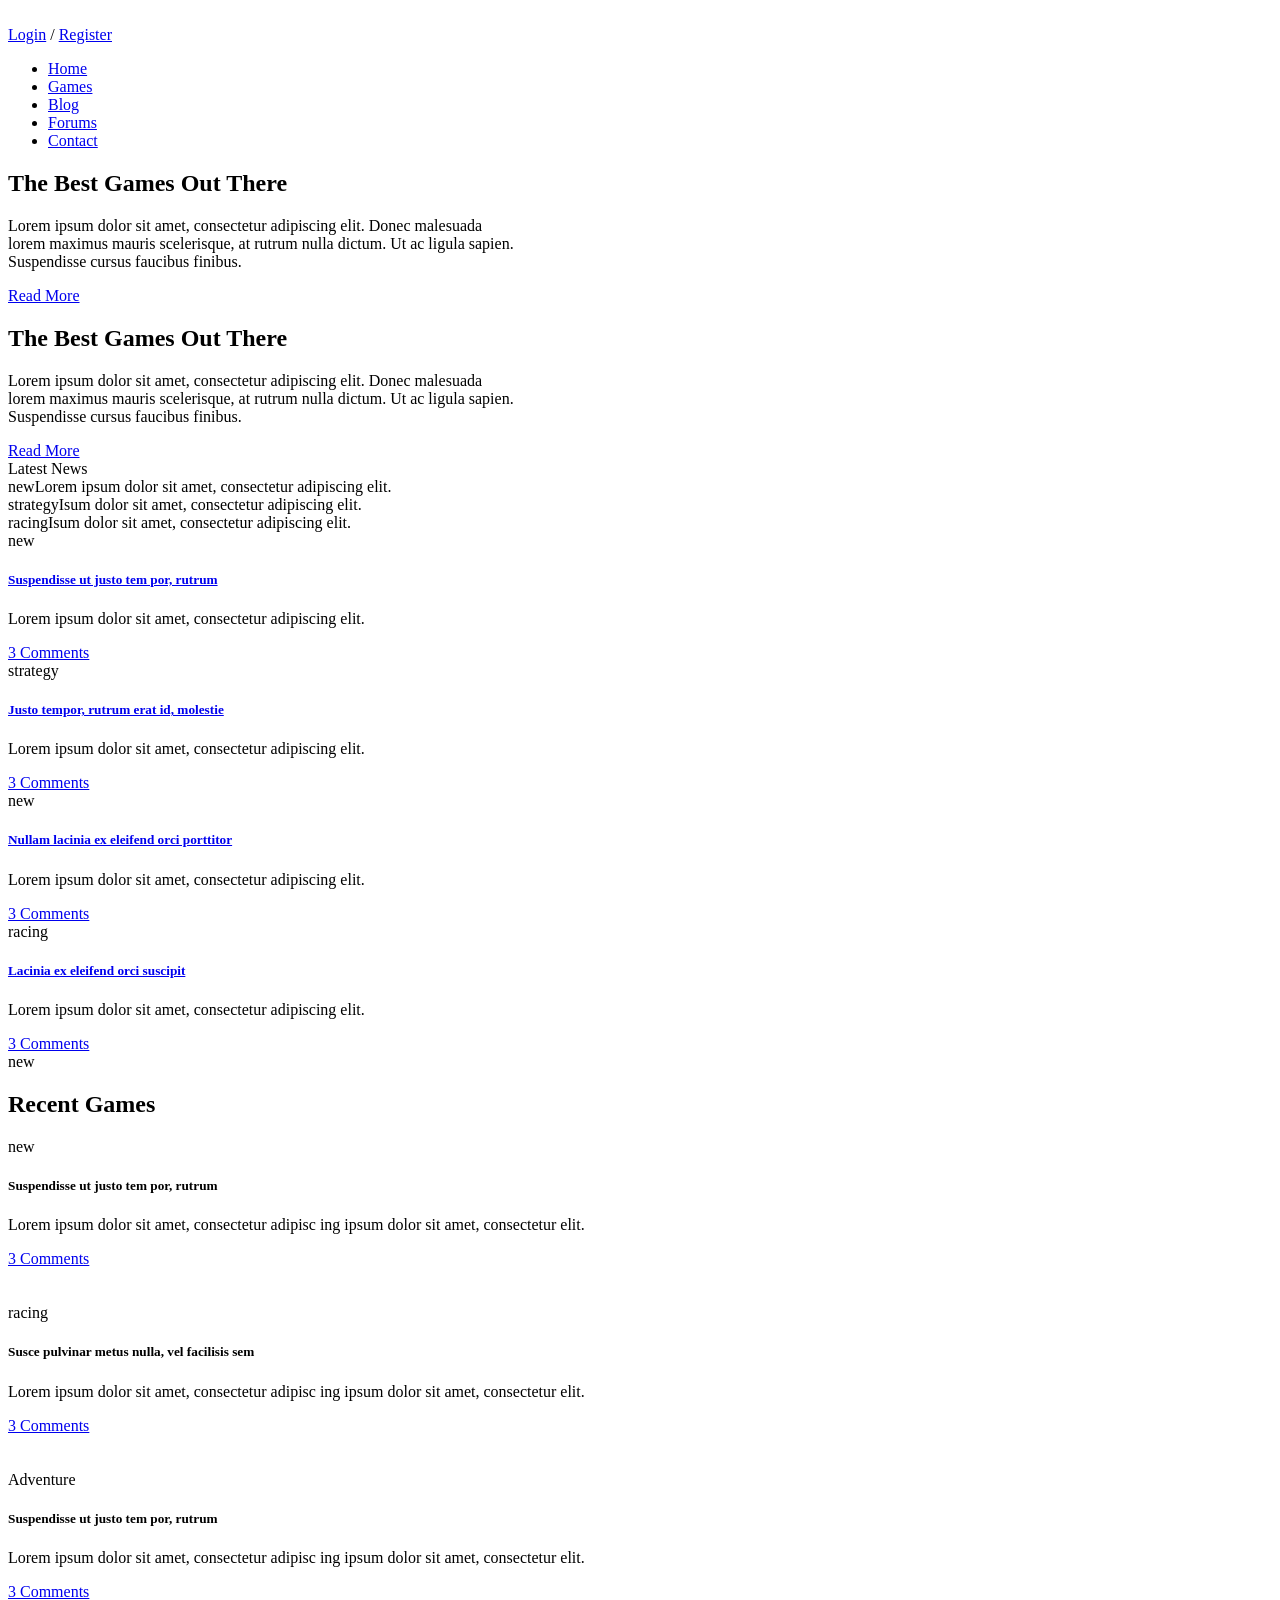
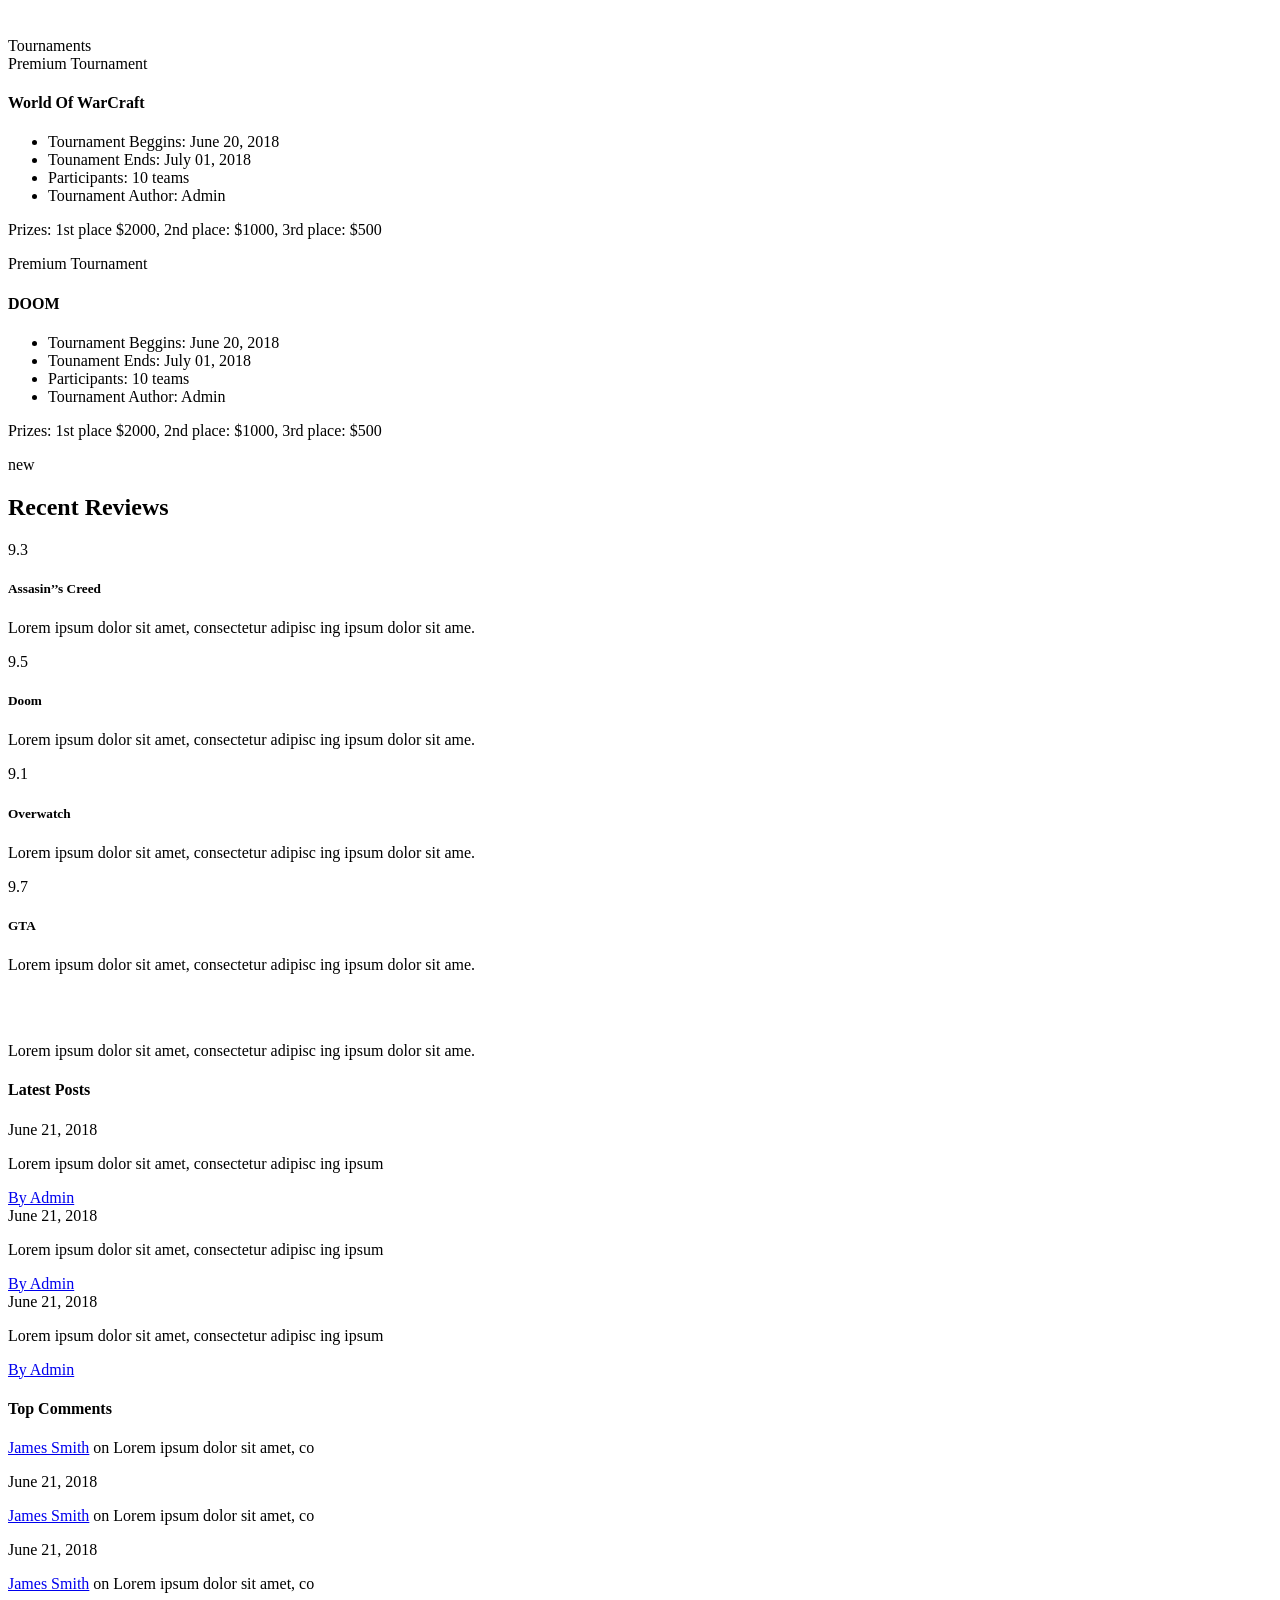
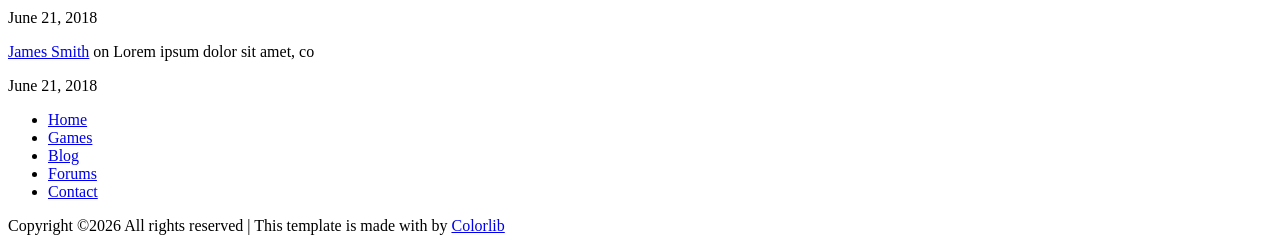
==== index.html @ d17836a9 "Add files via upload" ====
<!DOCTYPE html>
<html lang="zxx">
<head>
	<title>Game Warrior Template</title>
	<meta charset="UTF-8">
	<meta name="description" content="Game Warrior Template">
	<meta name="keywords" content="warrior, game, creative, html">
	<meta name="viewport" content="width=device-width, initial-scale=1.0">
	<!-- Favicon -->   
	<link href="img/favicon.ico" rel="shortcut icon"/>

	<!-- Google Fonts -->
	<link href="https://fonts.googleapis.com/css?family=Roboto:400,400i,500,500i,700,700i" rel="stylesheet">

	<!-- Stylesheets -->
	<link rel="stylesheet" href="css/bootstrap.min.css"/>
	<link rel="stylesheet" href="css/font-awesome.min.css"/>
	<link rel="stylesheet" href="css/owl.carousel.css"/>
	<link rel="stylesheet" href="css/style.css"/>
	<link rel="stylesheet" href="css/animate.css"/>


	<!--[if lt IE 9]>
	  <script src="https://oss.maxcdn.com/html5shiv/3.7.2/html5shiv.min.js"></script>
	  <script src="https://oss.maxcdn.com/respond/1.4.2/respond.min.js"></script>
	<![endif]-->

</head>
<body>
	<!-- Page Preloder -->
	<div id="preloder">
		<div class="loader"></div>
	</div>

	<!-- Header section -->
	<header class="header-section">
		<div class="container">
			<!-- logo -->
			<a class="site-logo" href="index.html">
				<img src="img/logo.png" alt="">
			</a>
			<div class="user-panel">
				<a href="#">Login</a>  /  <a href="#">Register</a>
			</div>
			<!-- responsive -->
			<div class="nav-switch">
				<i class="fa fa-bars"></i>
			</div>
			<!-- site menu -->
			<nav class="main-menu">
				<ul>
					<li><a href="index.html">Home</a></li>
					<li><a href="review.html">Games</a></li>
					<li><a href="categories.html">Blog</a></li>
					<li><a href="community.html">Forums</a></li>
					<li><a href="contact.html">Contact</a></li>
				</ul>
			</nav>
		</div>
	</header>
	<!-- Header section end -->


	<!-- Hero section -->
	<section class="hero-section">
		<div class="hero-slider owl-carousel">
			<div class="hs-item set-bg" data-setbg="img/slider-1.jpg">
				<div class="hs-text">
					<div class="container">
						<h2>The Best <span>Games</span> Out There</h2>
						<p>Lorem ipsum dolor sit amet, consectetur adipiscing elit. Donec malesuada <br> lorem maximus mauris scelerisque, at rutrum nulla dictum. Ut ac ligula sapien. <br>Suspendisse cursus faucibus finibus.</p>
						<a href="#" class="site-btn">Read More</a>
					</div>
				</div>
			</div>
			<div class="hs-item set-bg" data-setbg="img/slider-2.jpg">
				<div class="hs-text">
					<div class="container">
						<h2>The Best <span>Games</span> Out There</h2>
						<p>Lorem ipsum dolor sit amet, consectetur adipiscing elit. Donec malesuada <br> lorem maximus mauris scelerisque, at rutrum nulla dictum. Ut ac ligula sapien. <br>Suspendisse cursus faucibus finibus.</p>
						<a href="#" class="site-btn">Read More</a>
					</div>
				</div>
			</div>
		</div>
	</section>
	<!-- Hero section end -->


	<!-- Latest news section -->
	<div class="latest-news-section">
		<div class="ln-title">Latest News</div>
		<div class="news-ticker">
			<div class="news-ticker-contant">
				<div class="nt-item"><span class="new">new</span>Lorem ipsum dolor sit amet, consectetur adipiscing elit. </div>
				<div class="nt-item"><span class="strategy">strategy</span>Isum dolor sit amet, consectetur adipiscing elit. </div>
				<div class="nt-item"><span class="racing">racing</span>Isum dolor sit amet, consectetur adipiscing elit. </div>
			</div>
		</div>
	</div>
	<!-- Latest news section end -->


	<!-- Feature section -->
	<section class="feature-section spad">
		<div class="container">
			<div class="row">
				<div class="col-lg-3 col-md-6 p-0">
					<div class="feature-item set-bg" data-setbg="img/features/1.jpg">
						<span class="cata new">new</span>
						<div class="fi-content text-white">
							<h5><a href="#">Suspendisse ut justo tem por, rutrum</a></h5>
							<p>Lorem ipsum dolor sit amet, consectetur adipiscing elit. </p>
							<a href="#" class="fi-comment">3 Comments</a>
						</div>
					</div>
				</div>
				<div class="col-lg-3 col-md-6 p-0">
					<div class="feature-item set-bg" data-setbg="img/features/2.jpg">
						<span class="cata strategy">strategy</span>
						<div class="fi-content text-white">
							<h5><a href="#">Justo tempor, rutrum erat id, molestie</a></h5>
							<p>Lorem ipsum dolor sit amet, consectetur adipiscing elit. </p>
							<a href="#" class="fi-comment">3 Comments</a>
						</div>
					</div>
				</div>
				<div class="col-lg-3 col-md-6 p-0">
					<div class="feature-item set-bg" data-setbg="img/features/3.jpg">
						<span class="cata new">new</span>
						<div class="fi-content text-white">
							<h5><a href="#">Nullam lacinia ex eleifend orci porttitor</a></h5>
							<p>Lorem ipsum dolor sit amet, consectetur adipiscing elit. </p>
							<a href="#" class="fi-comment">3 Comments</a>
						</div>
					</div>
				</div>
				<div class="col-lg-3 col-md-6 p-0">
					<div class="feature-item set-bg" data-setbg="img/features/4.jpg">
						<span class="cata racing">racing</span>
						<div class="fi-content text-white">
							<h5><a href="#">Lacinia ex eleifend orci suscipit</a></h5>
							<p>Lorem ipsum dolor sit amet, consectetur adipiscing elit. </p>
							<a href="#" class="fi-comment">3 Comments</a>
						</div>
					</div>
				</div>
			</div>
		</div>
	</section>
	<!-- Feature section end -->


	<!-- Recent game section  -->
	<section class="recent-game-section spad set-bg" data-setbg="img/recent-game-bg.png">
		<div class="container">
			<div class="section-title">
				<div class="cata new">new</div>
				<h2>Recent Games</h2>
			</div>
			<div class="row">
				<div class="col-lg-4 col-md-6">
					<div class="recent-game-item">
						<div class="rgi-thumb set-bg" data-setbg="img/recent-game/1.jpg">
							<div class="cata new">new</div>
						</div>
						<div class="rgi-content">
							<h5>Suspendisse ut justo tem por, rutrum</h5>
							<p>Lorem ipsum dolor sit amet, consectetur adipisc ing ipsum dolor sit amet, consectetur elit. </p>
							<a href="#" class="comment">3 Comments</a>
							<div class="rgi-extra">
								<div class="rgi-star"><img src="img/icons/star.png" alt=""></div>
								<div class="rgi-heart"><img src="img/icons/heart.png" alt=""></div>
							</div>
						</div>
					</div>	
				</div>
				<div class="col-lg-4 col-md-6">
					<div class="recent-game-item">
						<div class="rgi-thumb set-bg" data-setbg="img/recent-game/2.jpg">
							<div class="cata racing">racing</div>
						</div>
						<div class="rgi-content">
							<h5>Susce pulvinar metus nulla, vel  facilisis sem </h5>
							<p>Lorem ipsum dolor sit amet, consectetur adipisc ing ipsum dolor sit amet, consectetur elit. </p>
							<a href="#" class="comment">3 Comments</a>
							<div class="rgi-extra">
								<div class="rgi-star"><img src="img/icons/star.png" alt=""></div>
								<div class="rgi-heart"><img src="img/icons/heart.png" alt=""></div>
							</div>
						</div>
					</div>	
				</div>
				<div class="col-lg-4 col-md-6">
					<div class="recent-game-item">
						<div class="rgi-thumb set-bg" data-setbg="img/recent-game/3.jpg">
							<div class="cata adventure">Adventure</div>
						</div>
						<div class="rgi-content">
							<h5>Suspendisse ut justo tem por, rutrum</h5>
							<p>Lorem ipsum dolor sit amet, consectetur adipisc ing ipsum dolor sit amet, consectetur elit. </p>
							<a href="#" class="comment">3 Comments</a>
							<div class="rgi-extra">
								<div class="rgi-star"><img src="img/icons/star.png" alt=""></div>
								<div class="rgi-heart"><img src="img/icons/heart.png" alt=""></div>
							</div>
						</div>
					</div>	
				</div>
			</div>
		</div>
	</section>
	<!-- Recent game section end -->


	<!-- Tournaments section -->
	<section class="tournaments-section spad">
		<div class="container">
			<div class="tournament-title">Tournaments</div>
			<div class="row">
				<div class="col-md-6">
					<div class="tournament-item mb-4 mb-lg-0">
						<div class="ti-notic">Premium Tournament</div>
						<div class="ti-content">
							<div class="ti-thumb set-bg" data-setbg="img/tournament/1.jpg"></div>
							<div class="ti-text">
								<h4>World Of WarCraft</h4>
								<ul>
									<li><span>Tournament Beggins:</span> June 20, 2018</li>
									<li><span>Tounament Ends:</span> July 01, 2018</li>
									<li><span>Participants:</span> 10 teams</li>
									<li><span>Tournament Author:</span> Admin</li>
								</ul>
								<p><span>Prizes:</span> 1st place $2000, 2nd place: $1000, 3rd place: $500</p>
							</div>
						</div>
					</div>
				</div>
				<div class="col-md-6">
					<div class="tournament-item">
						<div class="ti-notic">Premium Tournament</div>
						<div class="ti-content">
							<div class="ti-thumb set-bg" data-setbg="img/tournament/2.jpg"></div>
							<div class="ti-text">
								<h4>DOOM</h4>
								<ul>
									<li><span>Tournament Beggins:</span> June 20, 2018</li>
									<li><span>Tounament Ends:</span> July 01, 2018</li>
									<li><span>Participants:</span> 10 teams</li>
									<li><span>Tournament Author:</span> Admin</li>
								</ul>
								<p><span>Prizes:</span> 1st place $2000, 2nd place: $1000, 3rd place: $500</p>
							</div>
						</div>
					</div>
				</div>
			</div>
		</div>
	</section>
	<!-- Tournaments section bg -->


	<!-- Review section -->
	<section class="review-section spad set-bg" data-setbg="img/review-bg.png">
		<div class="container">
			<div class="section-title">
				<div class="cata new">new</div>
				<h2>Recent Reviews</h2>
			</div>
			<div class="row">
				<div class="col-lg-3 col-md-6">
					<div class="review-item">
						<div class="review-cover set-bg" data-setbg="img/review/1.jpg">
							<div class="score yellow">9.3</div>
						</div>
						<div class="review-text">
							<h5>Assasin’’s Creed</h5>
							<p>Lorem ipsum dolor sit amet, consectetur adipisc ing ipsum dolor sit ame.</p>
						</div>
					</div>
				</div>
				<div class="col-lg-3 col-md-6">
					<div class="review-item">
						<div class="review-cover set-bg" data-setbg="img/review/2.jpg">
							<div class="score purple">9.5</div>
						</div>
						<div class="review-text">
							<h5>Doom</h5>
							<p>Lorem ipsum dolor sit amet, consectetur adipisc ing ipsum dolor sit ame.</p>
						</div>
					</div>
				</div>
				<div class="col-lg-3 col-md-6">
					<div class="review-item">
						<div class="review-cover set-bg" data-setbg="img/review/3.jpg">
							<div class="score green">9.1</div>
						</div>
						<div class="review-text">
							<h5>Overwatch</h5>
							<p>Lorem ipsum dolor sit amet, consectetur adipisc ing ipsum dolor sit ame.</p>
						</div>
					</div>
				</div>
				<div class="col-lg-3 col-md-6">
					<div class="review-item">
						<div class="review-cover set-bg" data-setbg="img/review/4.jpg">
							<div class="score pink">9.7</div>
						</div>
						<div class="review-text">
							<h5>GTA</h5>
							<p>Lorem ipsum dolor sit amet, consectetur adipisc ing ipsum dolor sit ame.</p>
						</div>
					</div>
				</div>
			</div>
		</div>
	</section>
	<!-- Review section end -->


	<!-- Footer top section -->
	<section class="footer-top-section">
		<div class="container">
			<div class="footer-top-bg">
				<img src="img/footer-top-bg.png" alt="">
			</div>
			<div class="row">
				<div class="col-lg-4">
					<div class="footer-logo text-white">
						<img src="img/footer-logo.png" alt="">
						<p>Lorem ipsum dolor sit amet, consectetur adipisc ing ipsum dolor sit ame.</p>
					</div>
				</div>
				<div class="col-lg-4 col-md-6">
					<div class="footer-widget mb-5 mb-md-0">
						<h4 class="fw-title">Latest Posts</h4>
						<div class="latest-blog">
							<div class="lb-item">
								<div class="lb-thumb set-bg" data-setbg="img/latest-blog/1.jpg"></div>
								<div class="lb-content">
									<div class="lb-date">June 21, 2018</div>
									<p>Lorem ipsum dolor sit amet, consectetur adipisc ing ipsum </p>
									<a href="#" class="lb-author">By Admin</a>
								</div>
							</div>
							<div class="lb-item">
								<div class="lb-thumb set-bg" data-setbg="img/latest-blog/2.jpg"></div>
								<div class="lb-content">
									<div class="lb-date">June 21, 2018</div>
									<p>Lorem ipsum dolor sit amet, consectetur adipisc ing ipsum </p>
									<a href="#" class="lb-author">By Admin</a>
								</div>
							</div>
							<div class="lb-item">
								<div class="lb-thumb set-bg" data-setbg="img/latest-blog/3.jpg"></div>
								<div class="lb-content">
									<div class="lb-date">June 21, 2018</div>
									<p>Lorem ipsum dolor sit amet, consectetur adipisc ing ipsum </p>
									<a href="#" class="lb-author">By Admin</a>
								</div>
							</div>
						</div>
					</div>
				</div>
				<div class="col-lg-4 col-md-6">
					<div class="footer-widget">
						<h4 class="fw-title">Top Comments</h4>
						<div class="top-comment">
							<div class="tc-item">
								<div class="tc-thumb set-bg" data-setbg="img/authors/1.jpg"></div>
								<div class="tc-content">
									<p><a href="#">James Smith</a> <span>on</span>  Lorem ipsum dolor sit amet, co</p>
									<div class="tc-date">June 21, 2018</div>
								</div>
							</div>
							<div class="tc-item">
								<div class="tc-thumb set-bg" data-setbg="img/authors/2.jpg"></div>
								<div class="tc-content">
									<p><a href="#">James Smith</a> <span>on</span>  Lorem ipsum dolor sit amet, co</p>
									<div class="tc-date">June 21, 2018</div>
								</div>
							</div>
							<div class="tc-item">
								<div class="tc-thumb set-bg" data-setbg="img/authors/3.jpg"></div>
								<div class="tc-content">
									<p><a href="#">James Smith</a> <span>on</span>  Lorem ipsum dolor sit amet, co</p>
									<div class="tc-date">June 21, 2018</div>
								</div>
							</div>
							<div class="tc-item">
								<div class="tc-thumb set-bg" data-setbg="img/authors/4.jpg"></div>
								<div class="tc-content">
									<p><a href="#">James Smith</a> <span>on</span>  Lorem ipsum dolor sit amet, co</p>
									<div class="tc-date">June 21, 2018</div>
								</div>
							</div>
						</div>
					</div>
				</div>
			</div>
		</div>
	</section>
	<!-- Footer top section end -->

	
	<!-- Footer section -->
	<footer class="footer-section">
		<div class="container">
			<ul class="footer-menu">
				<li><a href="index.html">Home</a></li>
				<li><a href="review.html">Games</a></li>
				<li><a href="categories.html">Blog</a></li>
				<li><a href="community.html">Forums</a></li>
				<li><a href="contact.html">Contact</a></li>
			</ul>
			<p class="copyright"><!-- Link back to Colorlib can't be removed. Template is licensed under CC BY 3.0. -->
Copyright &copy;<script>document.write(new Date().getFullYear());</script> All rights reserved | This template is made with <i class="fa fa-heart-o" aria-hidden="true"></i> by <a href="https://colorlib.com" target="_blank">Colorlib</a>
<!-- Link back to Colorlib can't be removed. Template is licensed under CC BY 3.0. -->
</p>
		</div>
	</footer>
	<!-- Footer section end -->


	<!--====== Javascripts & Jquery ======-->
	<script src="js/jquery-3.2.1.min.js"></script>
	<script src="js/bootstrap.min.js"></script>
	<script src="js/owl.carousel.min.js"></script>
	<script src="js/jquery.marquee.min.js"></script>
	<script src="js/main.js"></script>
    </body>
</html>
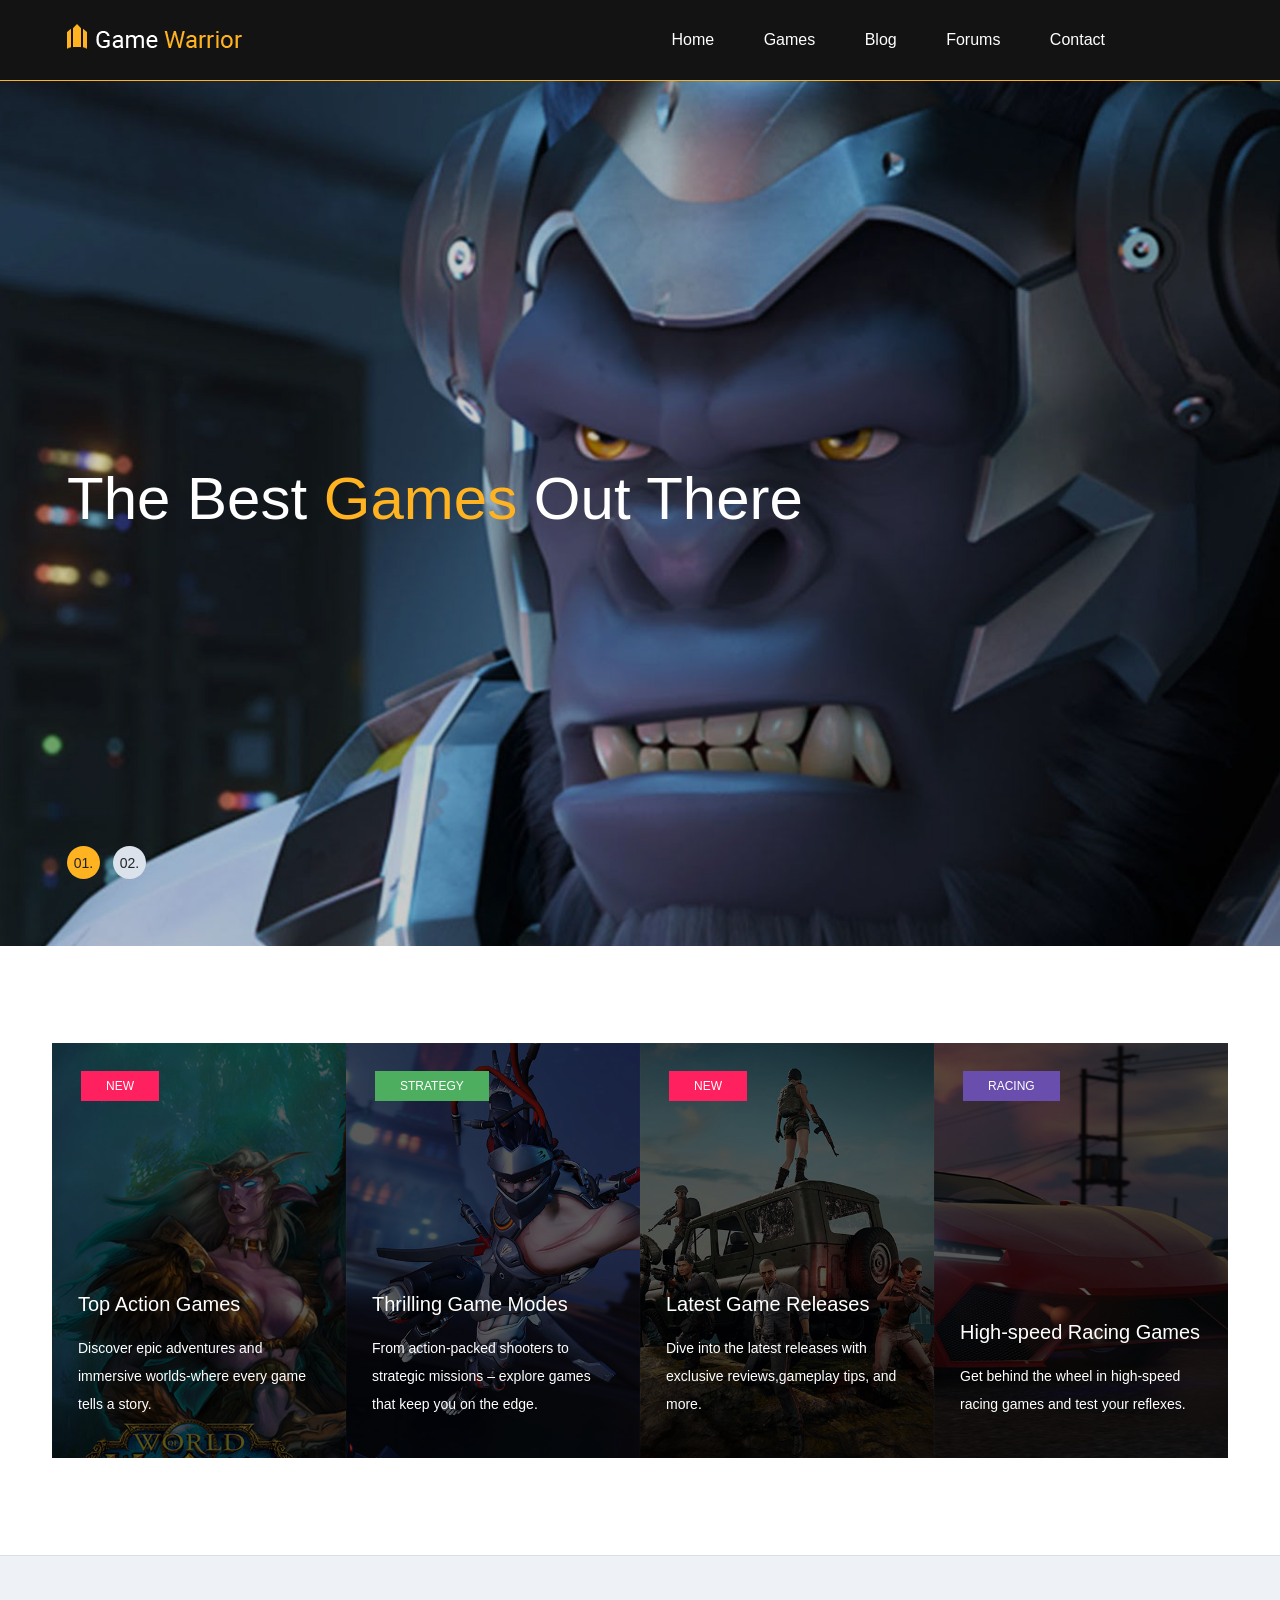
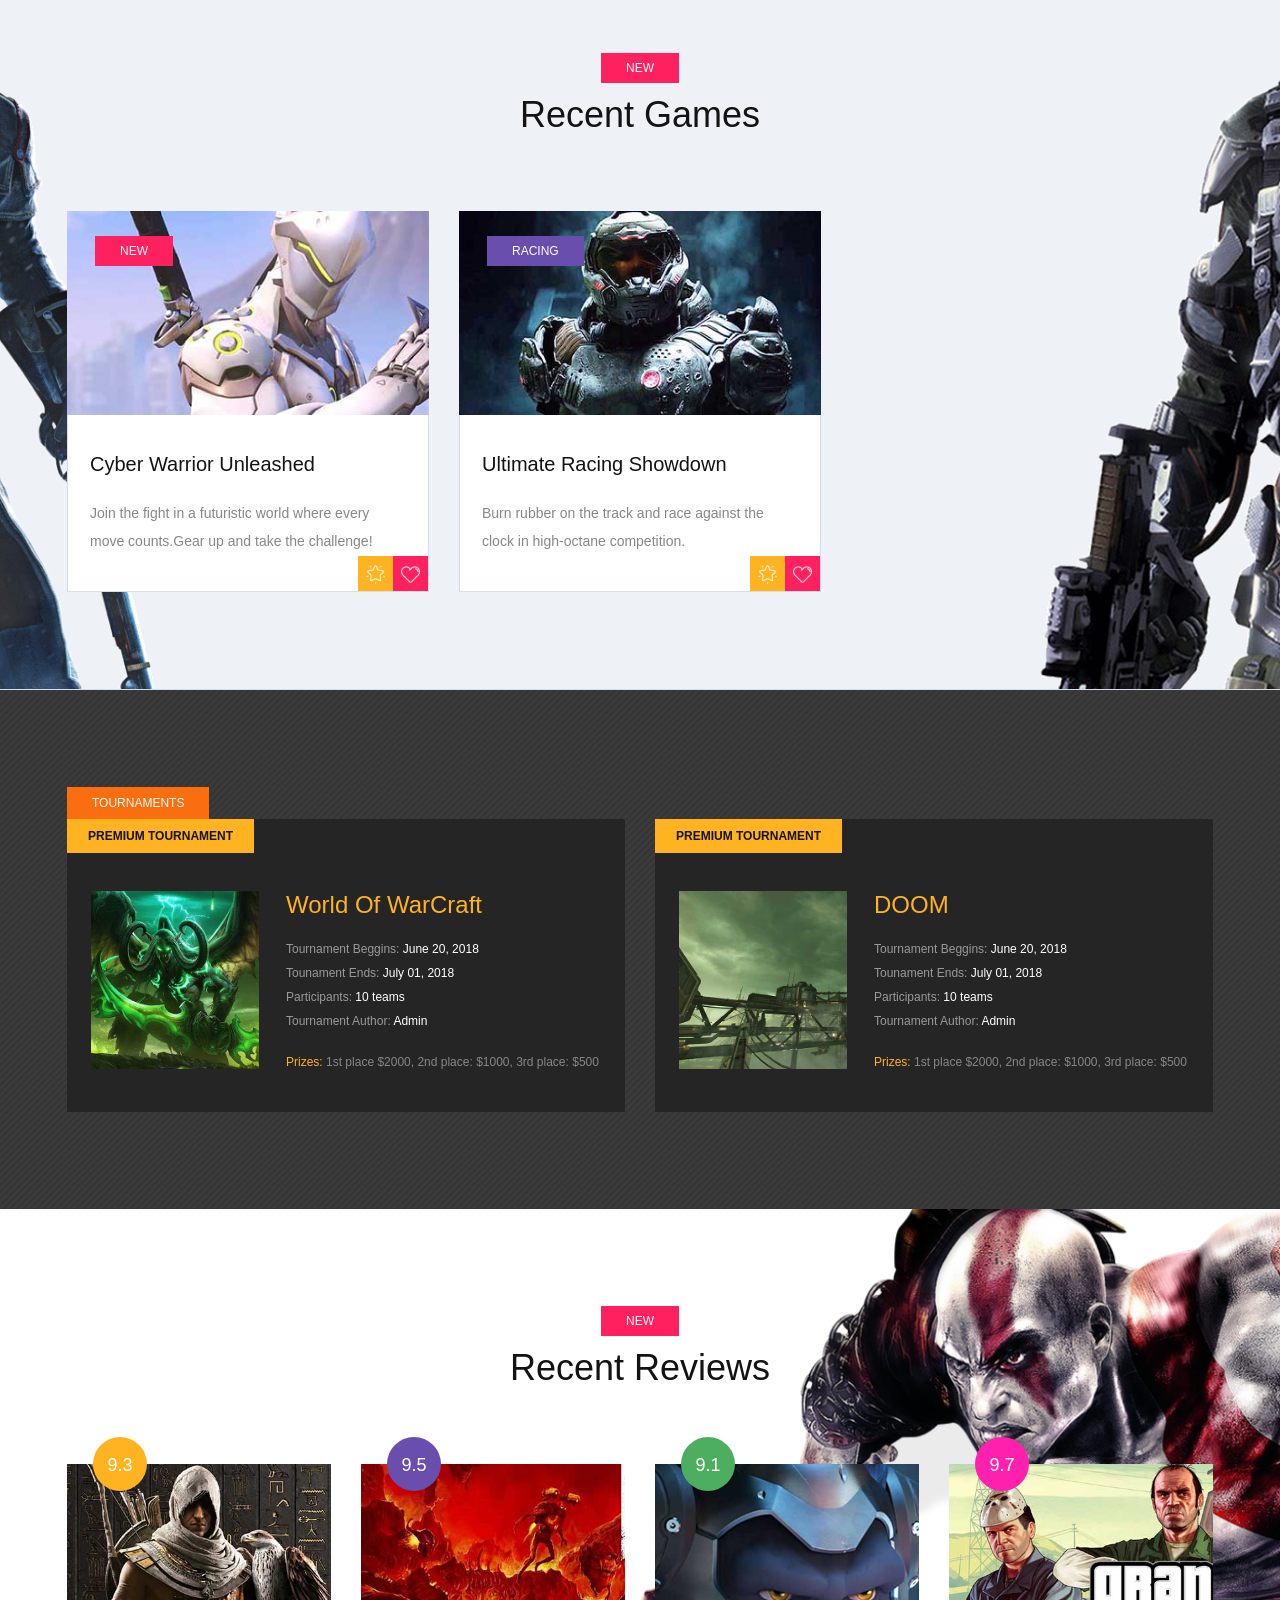
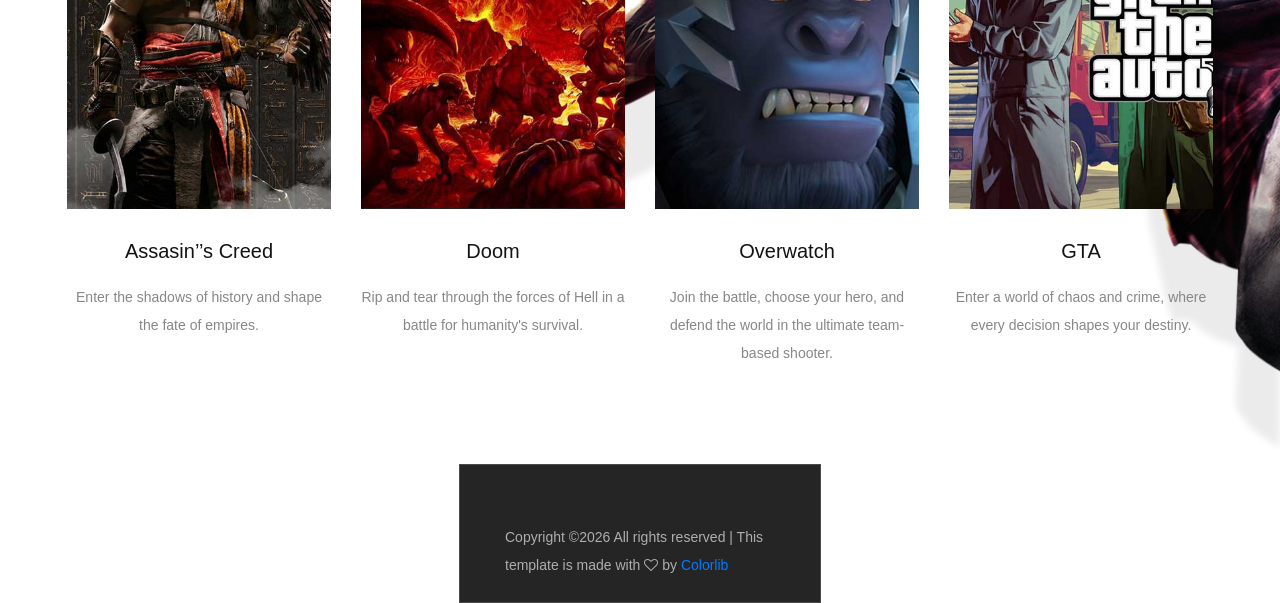
==== commit c72c1d8a: "Update index.html" ====
--- a/index.html
+++ b/index.html
@@ -39,8 +39,8 @@
 			<a class="site-logo" href="index.html">
 				<img src="img/logo.png" alt="">
 			</a>
-			<div class="user-panel">
-				<a href="#">Login</a>  /  <a href="#">Register</a>
+			
+				
 			</div>
 			<!-- responsive -->
 			<div class="nav-switch">
@@ -68,8 +68,7 @@
 				<div class="hs-text">
 					<div class="container">
 						<h2>The Best <span>Games</span> Out There</h2>
-						<p>Lorem ipsum dolor sit amet, consectetur adipiscing elit. Donec malesuada <br> lorem maximus mauris scelerisque, at rutrum nulla dictum. Ut ac ligula sapien. <br>Suspendisse cursus faucibus finibus.</p>
-						<a href="#" class="site-btn">Read More</a>
+						
 					</div>
 				</div>
 			</div>
@@ -77,8 +76,10 @@
 				<div class="hs-text">
 					<div class="container">
 						<h2>The Best <span>Games</span> Out There</h2>
-						<p>Lorem ipsum dolor sit amet, consectetur adipiscing elit. Donec malesuada <br> lorem maximus mauris scelerisque, at rutrum nulla dictum. Ut ac ligula sapien. <br>Suspendisse cursus faucibus finibus.</p>
-						<a href="#" class="site-btn">Read More</a>
+						<p>"Welcome to our video game hub! Stay up to date with the latest releases, in-depth reviews, and everything you need to level up your gaming experience."
+
+						</p>
+
 					</div>
 				</div>
 			</div>
@@ -88,16 +89,7 @@
 
 
 	<!-- Latest news section -->
-	<div class="latest-news-section">
-		<div class="ln-title">Latest News</div>
-		<div class="news-ticker">
-			<div class="news-ticker-contant">
-				<div class="nt-item"><span class="new">new</span>Lorem ipsum dolor sit amet, consectetur adipiscing elit. </div>
-				<div class="nt-item"><span class="strategy">strategy</span>Isum dolor sit amet, consectetur adipiscing elit. </div>
-				<div class="nt-item"><span class="racing">racing</span>Isum dolor sit amet, consectetur adipiscing elit. </div>
-			</div>
-		</div>
-	</div>
+	
 	<!-- Latest news section end -->
 
 
@@ -109,9 +101,9 @@
 					<div class="feature-item set-bg" data-setbg="img/features/1.jpg">
 						<span class="cata new">new</span>
 						<div class="fi-content text-white">
-							<h5><a href="#">Suspendisse ut justo tem por, rutrum</a></h5>
-							<p>Lorem ipsum dolor sit amet, consectetur adipiscing elit. </p>
-							<a href="#" class="fi-comment">3 Comments</a>
+							<h5><a href="#">Top Action Games</a></h5>
+							<p>Discover epic adventures and immersive worlds-where every game tells a story. </p>
+							
 						</div>
 					</div>
 				</div>
@@ -119,9 +111,11 @@
 					<div class="feature-item set-bg" data-setbg="img/features/2.jpg">
 						<span class="cata strategy">strategy</span>
 						<div class="fi-content text-white">
-							<h5><a href="#">Justo tempor, rutrum erat id, molestie</a></h5>
-							<p>Lorem ipsum dolor sit amet, consectetur adipiscing elit. </p>
-							<a href="#" class="fi-comment">3 Comments</a>
+							<h5><a href="#">Thrilling Game Modes</a></h5>
+							<p>From action-packed shooters to strategic missions – explore games that keep you on the edge.
+
+							</p>
+							
 						</div>
 					</div>
 				</div>
@@ -129,9 +123,9 @@
 					<div class="feature-item set-bg" data-setbg="img/features/3.jpg">
 						<span class="cata new">new</span>
 						<div class="fi-content text-white">
-							<h5><a href="#">Nullam lacinia ex eleifend orci porttitor</a></h5>
-							<p>Lorem ipsum dolor sit amet, consectetur adipiscing elit. </p>
-							<a href="#" class="fi-comment">3 Comments</a>
+							<h5><a href="#">Latest Game Releases</a></h5>
+							<p>Dive into the latest releases with exclusive reviews,gameplay tips, and more. </p>
+							
 						</div>
 					</div>
 				</div>
@@ -139,9 +133,9 @@
 					<div class="feature-item set-bg" data-setbg="img/features/4.jpg">
 						<span class="cata racing">racing</span>
 						<div class="fi-content text-white">
-							<h5><a href="#">Lacinia ex eleifend orci suscipit</a></h5>
-							<p>Lorem ipsum dolor sit amet, consectetur adipiscing elit. </p>
-							<a href="#" class="fi-comment">3 Comments</a>
+							<h5><a href="#">High-speed Racing Games</a></h5>
+							<p>Get behind the wheel in high-speed racing games and test your reflexes. </p>
+							
 						</div>
 					</div>
 				</div>
@@ -165,9 +159,9 @@
 							<div class="cata new">new</div>
 						</div>
 						<div class="rgi-content">
-							<h5>Suspendisse ut justo tem por, rutrum</h5>
-							<p>Lorem ipsum dolor sit amet, consectetur adipisc ing ipsum dolor sit amet, consectetur elit. </p>
-							<a href="#" class="comment">3 Comments</a>
+							<h5>Cyber Warrior Unleashed</h5>
+							<p>Join the fight in a futuristic world where every move counts.Gear up and take the challenge! </p>
+							
 							<div class="rgi-extra">
 								<div class="rgi-star"><img src="img/icons/star.png" alt=""></div>
 								<div class="rgi-heart"><img src="img/icons/heart.png" alt=""></div>
@@ -181,9 +175,9 @@
 							<div class="cata racing">racing</div>
 						</div>
 						<div class="rgi-content">
-							<h5>Susce pulvinar metus nulla, vel  facilisis sem </h5>
-							<p>Lorem ipsum dolor sit amet, consectetur adipisc ing ipsum dolor sit amet, consectetur elit. </p>
-							<a href="#" class="comment">3 Comments</a>
+							<h5>Ultimate Racing Showdown </h5>
+							<p>Burn rubber on the track and race against the clock in high-octane competition. </p>
+							
 							<div class="rgi-extra">
 								<div class="rgi-star"><img src="img/icons/star.png" alt=""></div>
 								<div class="rgi-heart"><img src="img/icons/heart.png" alt=""></div>
@@ -193,18 +187,10 @@
 				</div>
 				<div class="col-lg-4 col-md-6">
 					<div class="recent-game-item">
-						<div class="rgi-thumb set-bg" data-setbg="img/recent-game/3.jpg">
-							<div class="cata adventure">Adventure</div>
-						</div>
-						<div class="rgi-content">
-							<h5>Suspendisse ut justo tem por, rutrum</h5>
-							<p>Lorem ipsum dolor sit amet, consectetur adipisc ing ipsum dolor sit amet, consectetur elit. </p>
-							<a href="#" class="comment">3 Comments</a>
-							<div class="rgi-extra">
-								<div class="rgi-star"><img src="img/icons/star.png" alt=""></div>
-								<div class="rgi-heart"><img src="img/icons/heart.png" alt=""></div>
-							</div>
-						</div>
+						
+							
+						</div>
+						
 					</div>	
 				</div>
 			</div>
@@ -275,7 +261,7 @@
 						</div>
 						<div class="review-text">
 							<h5>Assasin’’s Creed</h5>
-							<p>Lorem ipsum dolor sit amet, consectetur adipisc ing ipsum dolor sit ame.</p>
+							<p>Enter the shadows of history and shape the fate of empires.</p>
 						</div>
 					</div>
 				</div>
@@ -286,7 +272,7 @@
 						</div>
 						<div class="review-text">
 							<h5>Doom</h5>
-							<p>Lorem ipsum dolor sit amet, consectetur adipisc ing ipsum dolor sit ame.</p>
+							<p>Rip and tear through the forces of Hell in a battle for humanity's survival.</p>
 						</div>
 					</div>
 				</div>
@@ -297,7 +283,7 @@
 						</div>
 						<div class="review-text">
 							<h5>Overwatch</h5>
-							<p>Lorem ipsum dolor sit amet, consectetur adipisc ing ipsum dolor sit ame.</p>
+							<p>Join the battle, choose your hero, and defend the world in the ultimate team-based shooter.</p>
 						</div>
 					</div>
 				</div>
@@ -308,7 +294,7 @@
 						</div>
 						<div class="review-text">
 							<h5>GTA</h5>
-							<p>Lorem ipsum dolor sit amet, consectetur adipisc ing ipsum dolor sit ame.</p>
+							<p>Enter a world of chaos and crime, where every decision shapes your destiny.</p>
 						</div>
 					</div>
 				</div>
@@ -319,86 +305,20 @@
 
 
 	<!-- Footer top section -->
-	<section class="footer-top-section">
+
 		<div class="container">
 			<div class="footer-top-bg">
-				<img src="img/footer-top-bg.png" alt="">
 			</div>
 			<div class="row">
 				<div class="col-lg-4">
 					<div class="footer-logo text-white">
-						<img src="img/footer-logo.png" alt="">
-						<p>Lorem ipsum dolor sit amet, consectetur adipisc ing ipsum dolor sit ame.</p>
+						
+						
 					</div>
 				</div>
 				<div class="col-lg-4 col-md-6">
 					<div class="footer-widget mb-5 mb-md-0">
-						<h4 class="fw-title">Latest Posts</h4>
-						<div class="latest-blog">
-							<div class="lb-item">
-								<div class="lb-thumb set-bg" data-setbg="img/latest-blog/1.jpg"></div>
-								<div class="lb-content">
-									<div class="lb-date">June 21, 2018</div>
-									<p>Lorem ipsum dolor sit amet, consectetur adipisc ing ipsum </p>
-									<a href="#" class="lb-author">By Admin</a>
-								</div>
-							</div>
-							<div class="lb-item">
-								<div class="lb-thumb set-bg" data-setbg="img/latest-blog/2.jpg"></div>
-								<div class="lb-content">
-									<div class="lb-date">June 21, 2018</div>
-									<p>Lorem ipsum dolor sit amet, consectetur adipisc ing ipsum </p>
-									<a href="#" class="lb-author">By Admin</a>
-								</div>
-							</div>
-							<div class="lb-item">
-								<div class="lb-thumb set-bg" data-setbg="img/latest-blog/3.jpg"></div>
-								<div class="lb-content">
-									<div class="lb-date">June 21, 2018</div>
-									<p>Lorem ipsum dolor sit amet, consectetur adipisc ing ipsum </p>
-									<a href="#" class="lb-author">By Admin</a>
-								</div>
-							</div>
-						</div>
-					</div>
-				</div>
-				<div class="col-lg-4 col-md-6">
-					<div class="footer-widget">
-						<h4 class="fw-title">Top Comments</h4>
-						<div class="top-comment">
-							<div class="tc-item">
-								<div class="tc-thumb set-bg" data-setbg="img/authors/1.jpg"></div>
-								<div class="tc-content">
-									<p><a href="#">James Smith</a> <span>on</span>  Lorem ipsum dolor sit amet, co</p>
-									<div class="tc-date">June 21, 2018</div>
-								</div>
-							</div>
-							<div class="tc-item">
-								<div class="tc-thumb set-bg" data-setbg="img/authors/2.jpg"></div>
-								<div class="tc-content">
-									<p><a href="#">James Smith</a> <span>on</span>  Lorem ipsum dolor sit amet, co</p>
-									<div class="tc-date">June 21, 2018</div>
-								</div>
-							</div>
-							<div class="tc-item">
-								<div class="tc-thumb set-bg" data-setbg="img/authors/3.jpg"></div>
-								<div class="tc-content">
-									<p><a href="#">James Smith</a> <span>on</span>  Lorem ipsum dolor sit amet, co</p>
-									<div class="tc-date">June 21, 2018</div>
-								</div>
-							</div>
-							<div class="tc-item">
-								<div class="tc-thumb set-bg" data-setbg="img/authors/4.jpg"></div>
-								<div class="tc-content">
-									<p><a href="#">James Smith</a> <span>on</span>  Lorem ipsum dolor sit amet, co</p>
-									<div class="tc-date">June 21, 2018</div>
-								</div>
-							</div>
-						</div>
-					</div>
-				</div>
-			</div>
-		</div>
+						
 	</section>
 	<!-- Footer top section end -->
 
@@ -406,13 +326,7 @@
 	<!-- Footer section -->
 	<footer class="footer-section">
 		<div class="container">
-			<ul class="footer-menu">
-				<li><a href="index.html">Home</a></li>
-				<li><a href="review.html">Games</a></li>
-				<li><a href="categories.html">Blog</a></li>
-				<li><a href="community.html">Forums</a></li>
-				<li><a href="contact.html">Contact</a></li>
-			</ul>
+			
 			<p class="copyright"><!-- Link back to Colorlib can't be removed. Template is licensed under CC BY 3.0. -->
 Copyright &copy;<script>document.write(new Date().getFullYear());</script> All rights reserved | This template is made with <i class="fa fa-heart-o" aria-hidden="true"></i> by <a href="https://colorlib.com" target="_blank">Colorlib</a>
 <!-- Link back to Colorlib can't be removed. Template is licensed under CC BY 3.0. -->
@@ -429,4 +343,4 @@
 	<script src="js/jquery.marquee.min.js"></script>
 	<script src="js/main.js"></script>
     </body>
-</html>+</html>
--- a/css/style.css
+++ b/css/style.css
@@ -0,0 +1,1511 @@
+/* =================================
+------------------------------------
+  Game Warrior Template
+  Version: 1.0
+ ------------------------------------ 
+ ====================================*/
+
+/*---------------------------*/
+/* Template default CSS
+/*---------------------------*/
+
+html,
+body {
+	height: 100%;
+	font-family: 'Roboto', sans-serif;
+	-webkit-font-smoothing: antialiased;
+	font-smoothing: antialiased;
+}
+
+h1,
+h2,
+h3,
+h4,
+h5,
+h6 {
+	margin: 0;
+	font-weight: 500;
+	color: #131313;
+}
+
+h1 {
+	font-size: 70px;
+}
+
+h2 {
+	font-size: 36px;
+}
+
+h3 {
+	font-size: 30px;
+}
+
+h4 {
+	font-size: 24px;
+}
+
+h5 {
+	font-size: 20px;
+}
+
+h6 {
+	font-size: 16px;
+}
+
+p {
+	font-size: 14px;
+	color: #878787;
+	line-height: 2;
+}
+
+img {
+	max-width: 100%;
+}
+
+input:focus,
+select:focus,
+button:focus,
+textarea:focus {
+	outline: none;
+}
+
+a:hover,
+a:focus {
+	text-decoration: none;
+	outline: none;
+}
+
+ul,
+ol {
+	padding: 0;
+	margin: 0;
+}
+
+/*---------------------
+  Helper CSS
+-----------------------*/
+
+.section-title {
+	text-align: center;
+	margin-bottom: 75px;
+}
+
+.section-title h2 {
+	padding-top: 10px;
+	font-size: 36px;
+}
+
+.set-bg {
+	background-repeat: no-repeat;
+	background-size: cover;
+	background-position: top center;
+}
+
+.spad {
+	padding-top: 97px;
+	padding-bottom: 97px;
+}
+
+.text-white h1,
+.text-white h2,
+.text-white h3,
+.text-white h4,
+.text-white h5,
+.text-white h6,
+.text-white p,
+.text-white span,
+.text-white li,
+.text-white a {
+	color: #fff;
+}
+
+.rating i {
+	color: #fbb710;
+}
+
+.rating .is-fade {
+	color: #e0e3e4;
+}
+
+/*---------------------
+  Commom elements
+-----------------------*/
+
+/* buttons */
+.site-btn {
+	display: inline-block;
+	text-align: center;
+	font-size: 15px;
+	color: #131313;
+	padding: 16px 30px;
+	min-width: 153px;
+	border-radius: 50px;
+	font-weight: 500;
+	border: none;
+	background: #ffb320;
+	cursor: pointer;
+}
+
+.site-btn.btn-sm {
+	padding: 10px 30px;
+	min-width: 163px;
+}
+
+.site-btn:hover {
+	color: #131313;
+}
+
+.cata {
+	display: inline-block;
+	text-transform: uppercase;
+	font-size: 12px;
+	font-weight: 500;
+	color: #fff;
+	padding: 6px 25px;
+}
+
+.cata.new {
+	background: #ff205f;
+}
+
+.cata.strategy {
+	background: #4eae60;
+}
+
+.cata.racing {
+	background: #694eae;
+}
+
+.cata.adventure {
+	background: #40abf5;
+}
+
+/* Preloder */
+#preloder {
+	position: fixed;
+	width: 100%;
+	height: 100%;
+	top: 0;
+	left: 0;
+	z-index: 999999;
+	background: #fff;
+}
+
+.loader {
+	width: 40px;
+	height: 40px;
+	position: absolute;
+	top: 50%;
+	left: 50%;
+	margin-top: -13px;
+	margin-left: -13px;
+	border-radius: 60px;
+	animation: loader 0.8s linear infinite;
+	-webkit-animation: loader 0.8s linear infinite;
+}
+
+@keyframes loader {
+	0% {
+		-webkit-transform: rotate(0deg);
+		transform: rotate(0deg);
+		border: 4px solid #f44336;
+		border-left-color: transparent;
+	}
+	50% {
+		-webkit-transform: rotate(180deg);
+		transform: rotate(180deg);
+		border: 4px solid #673ab7;
+		border-left-color: transparent;
+	}
+	100% {
+		-webkit-transform: rotate(360deg);
+		transform: rotate(360deg);
+		border: 4px solid #f44336;
+		border-left-color: transparent;
+	}
+}
+
+@-webkit-keyframes loader {
+	0% {
+		-webkit-transform: rotate(0deg);
+		border: 4px solid #f44336;
+		border-left-color: transparent;
+	}
+	50% {
+		-webkit-transform: rotate(180deg);
+		border: 4px solid #673ab7;
+		border-left-color: transparent;
+	}
+	100% {
+		-webkit-transform: rotate(360deg);
+		border: 4px solid #f44336;
+		border-left-color: transparent;
+	}
+}
+
+/*------------------
+  Header section
+---------------------*/
+
+.header-section {
+	background: #131313;
+	clear: both;
+	overflow: hidden;
+	padding: 18px 0;
+	border-bottom: 1px solid #ffb320;
+}
+
+.site-logo {
+	display: inline-block;
+	float: left;
+	padding-top: 6px;
+}
+
+.user-panel {
+	float: right;
+	font-weight: 500;
+	background: #ffb320;
+	padding: 8px 28px;
+	border-radius: 30px;
+}
+
+.user-panel a {
+	font-size: 14px;
+	color: #131313;
+}
+
+.main-menu {
+	float: right;
+	margin-right: 170px;
+}
+
+.main-menu ul {
+	list-style: none;
+}
+
+.main-menu ul li {
+	display: inline;
+}
+
+.main-menu ul li a {
+	display: inline-block;
+	font-size: 16px;
+	color: #fff;
+	margin-left: 35px;
+	font-weight: 500;
+	padding: 10px 5px;
+}
+
+.main-menu ul li a:hover {
+	color: #ffb320;
+}
+
+.header-btn {
+	float: right;
+	margin-right: 0;
+}
+
+.nav-switch {
+	display: none;
+}
+
+/*------------------
+  Hero Section
+---------------------*/
+
+.hero-slider .hs-item {
+	height: 865px;
+	display: table;
+	width: 100%;
+}
+
+.hero-slider .hs-text {
+	display: table-cell;
+	vertical-align: middle;
+}
+
+.hero-slider .hs-text h2 {
+	color: #fff;
+	font-weight: 400;
+	font-size: 60px;
+	margin-bottom: 30px;
+	position: relative;
+	top: -80px;
+	opacity: 0;
+}
+
+.hero-slider .hs-text h2 span {
+	color: #ffb320;
+}
+
+.hero-slider .hs-text p {
+	color: #fff;
+	margin-bottom: 30px;
+	position: relative;
+	position: relative;
+	top: -90px;
+	opacity: 0;
+}
+
+.hero-slider .hs-text .site-btn {
+	position: relative;
+	top: -100px;
+	opacity: 0;
+}
+
+.hero-slider .owl-item.active .hs-item h2,
+.hero-slider .owl-item.active .hs-item p,
+.hero-slider .owl-item.active .hs-item .site-btn {
+	top: 0;
+	opacity: 1;
+}
+
+.hero-slider .owl-item.active .hs-item h2 {
+	-webkit-transition: all 0.5s ease 1s;
+	-o-transition: all 0.5s ease 1s;
+	transition: all 0.5s ease 1s;
+}
+
+.hero-slider .owl-item.active .hs-item p {
+	-webkit-transition: all 0.5s ease 0.8s;
+	-o-transition: all 0.5s ease 0.8s;
+	transition: all 0.5s ease 0.8s;
+}
+
+.hero-slider .owl-item.active .hs-item .site-btn {
+	-webkit-transition: all 0.5s ease 0.6s;
+	-o-transition: all 0.5s ease 0.6s;
+	transition: all 0.5s ease 0.6s;
+}
+
+.hero-slider .owl-dots {
+	position: relative;
+	max-width: 1146px;
+	margin: -33px auto 0;
+	top: -67px;
+	z-index: 5;
+}
+
+.hero-slider .owl-dots .owl-dot {
+	display: inline-block;
+	margin-right: 13px;
+	width: 33px;
+	height: 33px;
+	font-size: 14px;
+	font-weight: 500;
+	text-align: center;
+	padding-top: 7px;
+	border-radius: 40px;
+	background: #dbe2ec;
+}
+
+.hero-slider .owl-dots .owl-dot.active {
+	background: #ffb320;
+}
+
+/*---------------------
+  Latest News section
+-----------------------*/
+
+.latest-news-section {
+	overflow: hidden;
+	display: block;
+	clear: both;
+	background: #131313;
+	padding: 24px 0;
+	position: relative;
+}
+
+.ln-title {
+	position: absolute;
+	height: 100%;
+	width: 29%;
+	left: 0;
+	top: 0;
+	text-align: right;
+	padding-top: 24px;
+	padding-right: 66px;
+	font-size: 18px;
+	font-weight: 500;
+	color: #fff;
+	background: #ffb320;
+	z-index: 1;
+}
+
+.news-ticker {
+	width: 71%;
+	float: right;
+	overflow: hidden;
+	display: inline-block;
+}
+
+.news-ticker-contant .nt-item {
+	margin-right: 35px;
+	color: #fff;
+	display: inline-block;
+}
+
+.news-ticker-contant .nt-item span {
+	margin-right: 35px;
+	display: inline-block;
+	text-transform: uppercase;
+	font-size: 12px;
+	font-weight: 500;
+	color: #fff;
+	padding: 4px 20px;
+}
+
+.news-ticker-contant .nt-item span.new {
+	background: #ff205f;
+}
+
+.news-ticker-contant .nt-item span.strategy {
+	background: #4eae60;
+}
+
+.news-ticker-contant .nt-item span.racing {
+	background: #694eae;
+}
+
+/*------------------
+  Feature Section
+---------------------*/
+
+.feature-item {
+	height: 415px;
+	position: relative;
+}
+
+.feature-item:after {
+	position: absolute;
+	content: "";
+	width: 100%;
+	height: 100%;
+	left: 0;
+	top: 0;
+	background: #000;
+	opacity: .65;
+}
+
+.feature-item .cata {
+	position: relative;
+	margin-top: 28px;
+	margin-left: 29px;
+	z-index: 3;
+}
+
+.feature-item .fi-content {
+	position: absolute;
+	width: 100%;
+	left: 0;
+	bottom: 0;
+	padding: 0 26px 24px;
+	z-index: 2;
+}
+
+.feature-item .fi-content h5 {
+	margin-bottom: 18px;
+}
+
+.feature-item .fi-content .fi-comment {
+	font-size: 12px;
+	opacity: .54;
+}
+
+/*----------------------
+  Recent Game Section
+------------------------*/
+
+.recent-game-section {
+	background-color: #eef2f6;
+	border-top: 1px solid #d6dee7;
+	border-bottom: 1px solid #d6dee7;
+}
+
+.recent-game-item .rgi-thumb {
+	height: 204px;
+	padding: 25px 28px;
+}
+
+.recent-game-item .rgi-content {
+	padding: 34px 22px 20px;
+	background: #fff;
+	border: 1px solid #d6dee7;
+	border-top: none;
+	position: relative;
+}
+
+.recent-game-item .rgi-content h5 {
+	margin-bottom: 20px;
+	line-height: 1.5;
+}
+
+.recent-game-item .rgi-content .comment {
+	font-size: 12px;
+	color: #737373;
+}
+
+.recent-game-item .rgi-extra {
+	position: absolute;
+	right: 0;
+	bottom: 0;
+	width: 70px;
+}
+
+.recent-game-item .rgi-extra .rgi-star,
+.recent-game-item .rgi-extra .rgi-heart {
+	height: 35px;
+	width: 35px;
+	float: left;
+	display: block;
+	padding: 6px 8px 0;
+}
+
+.recent-game-item .rgi-extra .rgi-star {
+	background: #ffb320;
+}
+
+.recent-game-item .rgi-extra .rgi-heart {
+	background: #ff205f;
+}
+
+/*----------------------
+  Tournaments Section
+------------------------*/
+
+.tournaments-section {
+	background-image: url("../img/pattern.png");
+	background-repeat: repeat;
+}
+
+.tournament-title {
+	display: inline-block;
+	padding: 7px 25px;
+	font-size: 12px;
+	font-weight: 500;
+	color: #fff;
+	text-transform: uppercase;
+	background: #fb6e10;
+}
+
+.tournament-item {
+	background: #252525;
+}
+
+.tournament-item .ti-notic {
+	display: inline-block;
+	padding: 8px 21px;
+	font-size: 12px;
+	font-weight: 700;
+	color: #131313;
+	text-transform: uppercase;
+	background: #ffb320;
+}
+
+.tournament-item .ti-content {
+	padding: 38px 24px;
+	overflow: hidden;
+}
+
+.tournament-item .ti-thumb {
+	width: 168px;
+	height: 178px;
+	float: left;
+}
+
+.tournament-item .ti-text {
+	padding-left: 195px;
+}
+
+.tournament-item .ti-text h4 {
+	color: #ffb320;
+	margin-bottom: 20px;
+}
+
+.tournament-item .ti-text ul {
+	list-style: none;
+	margin-bottom: 20px;
+}
+
+.tournament-item .ti-text ul li {
+	color: #fff;
+	font-size: 12px;
+	margin-bottom: 6px;
+}
+
+.tournament-item .ti-text ul li span {
+	color: #9a9a9a;
+}
+
+.tournament-item .ti-text p {
+	font-size: 12px;
+	margin-bottom: 0;
+}
+
+.tournament-item .ti-text p span {
+	font-weight: 500;
+	color: #ffb320;
+}
+
+/*----------------------
+  Review Section
+------------------------*/
+
+.review-section {
+	background-position: right top;
+}
+
+.review-item .review-cover {
+	position: relative;
+	margin-bottom: 30px;
+	height: 345px;
+}
+
+.review-item .review-cover .score {
+	position: absolute;
+	width: 54px;
+	height: 54px;
+	top: -27px;
+	left: 26px;
+	padding-top: 15px;
+	font-size: 18px;
+	font-weight: 500;
+	color: #fff;
+	text-align: center;
+	border-radius: 50%;
+	z-index: 1;
+}
+
+.review-item .review-cover .score.yellow {
+	background: #ffb320;
+}
+
+.review-item .review-cover .score.purple {
+	background: #694eae;
+}
+
+.review-item .review-cover .score.pink {
+	background: #ff20ae;
+}
+
+.review-item .review-cover .score.green {
+	background: #4eae60;
+}
+
+.review-item .review-text {
+	text-align: center;
+}
+
+.review-item .review-text h5 {
+	margin-bottom: 20px;
+}
+
+.review-item .review-text p {
+	margin-bottom: 0;
+}
+
+.review-item .rating {
+	margin-bottom: 20px;
+}
+
+.review-item .rating i {
+	font-size: 12px;
+}
+
+/*----------------------
+  Footer top Section
+------------------------*/
+
+.footer-top-section {
+	background-image: url("../img/pattern.png");
+	background-repeat: repeat;
+	padding: 72px 0;
+}
+
+.footer-top-section .container {
+	position: relative;
+}
+
+.footer-top-bg {
+	position: absolute;
+	left: -30px;
+	bottom: -85px;
+	z-index: 2;
+}
+
+.footer-logo img {
+	margin-bottom: 35px;
+}
+
+.footer-widget {
+	padding: 40px 30px 7px;
+	background: #252525;
+	border: 1px solid #4a4a4a;
+}
+
+.footer-widget .fw-title {
+	color: #fff;
+	margin-bottom: 40px;
+}
+
+.latest-blog .lb-item {
+	margin-bottom: 23px;
+	overflow: hidden;
+}
+
+.latest-blog .lb-item .lb-thumb {
+	width: 97px;
+	height: 97px;
+	float: left;
+}
+
+.latest-blog .lb-item .lb-content {
+	padding-left: 110px;
+}
+
+.latest-blog .lb-item .lb-content .lb-date {
+	font-size: 12px;
+	color: #ffb320;
+	margin-bottom: 8px;
+}
+
+.latest-blog .lb-item .lb-content p {
+	font-size: 12px;
+	margin-bottom: 5px;
+	color: #d3d3d3;
+}
+
+.latest-blog .lb-item .lb-content .lb-author {
+	font-size: 12px;
+	color: #d3d3d3;
+	opacity: 0.45;
+}
+
+.top-comment {
+	overflow: hidden;
+}
+
+.top-comment .tc-item {
+	margin-bottom: 23px;
+	overflow: hidden;
+}
+
+.top-comment .tc-item .tc-thumb {
+	width: 63px;
+	height: 63px;
+	border-radius: 50%;
+	float: left;
+}
+
+.top-comment .tc-item .tc-content {
+	padding-left: 100px;
+}
+
+.top-comment .tc-item .tc-content p {
+	font-size: 12px;
+	color: #d3d3d3;
+	margin-bottom: 5px;
+}
+
+.top-comment .tc-item .tc-content p a {
+	color: #ff205f;
+}
+
+.top-comment .tc-item .tc-content p span {
+	color: #7a7a7a;
+}
+
+.top-comment .tc-item .tc-content .tc-date {
+	font-size: 12px;
+	color: #ffb320;
+}
+
+/*----------------------
+  Footer Section
+------------------------*/
+
+.footer-section {
+	padding: 18px 0 16px;
+	overflow: hidden;
+	background: #252525;
+}
+
+.footer-menu {
+	list-style: none;
+	float: right;
+}
+
+.footer-menu li {
+	display: inline;
+}
+
+.footer-menu li a {
+	display: inline-block;
+	font-size: 14px;
+	font-weight: 500;
+	color: #aeaeae;
+	margin-left: 30px;
+}
+
+.copyright {
+	float: left;
+	margin-bottom: 0;
+	font-weight: 500;
+	color: #aeaeae;
+}
+
+/*------------------
+  Other Pages
+--------------------
+====================*/
+
+.page-info-section {
+	height: 499px;
+	position: relative;
+}
+
+.page-info-section .pi-content {
+	position: absolute;
+	width: 100%;
+	bottom: 65px;
+	left: 0;
+	z-index: 2;
+}
+
+.page-info-section .pi-content h2 {
+	font-size: 60px;
+	margin-bottom: 25px;
+	font-weight: 400;
+}
+
+.site-pagination {
+	padding-top: 50px;
+}
+
+.site-pagination a,
+.site-pagination span {
+	width: 33px;
+	height: 33px;
+	font-size: 14px;
+	font-weight: 500;
+	padding-top: 7px;
+	text-align: center;
+	display: inline-block;
+	border-radius: 50%;
+	color: #131313;
+	margin-right: 10px;
+}
+
+.site-pagination .active {
+	background: #ffb320;
+}
+
+.site-pagination.sp-style-2 a,
+.site-pagination.sp-style-2 span {
+	background: #e5e5e5;
+}
+
+.site-pagination.sp-style-2 .active {
+	background: #ffb320;
+}
+
+.widget-item {
+	margin-bottom: 73px;
+}
+
+.widget-item:last-child {
+	margin-bottom: 0;
+}
+
+.widget-item .widget-title {
+	margin-bottom: 40px;
+}
+
+.widget-item .latest-blog .lb-item .lb-content p,
+.widget-item .top-comment .tc-item .tc-content p {
+	color: #131313;
+}
+
+.widget-item .latest-blog .lb-item .lb-content .lb-author {
+	color: #737373;
+}
+
+.widget-item .top-comment .tc-item .tc-content {
+	padding-right: 20px;
+}
+
+.widget-item .review-item {
+	background: #eff2f5;
+}
+
+.widget-item .review-item .review-text {
+	padding: 0 35px 20px;
+}
+
+.search-widget {
+	position: relative;
+}
+
+.search-widget input {
+	width: 100%;
+	height: 41px;
+	border: 1px solid #d6dee7;
+	padding-left: 22px;
+	padding-right: 45px;
+	font-size: 12px;
+}
+
+.search-widget button {
+	position: absolute;
+	right: 0;
+	top: 0;
+	height: 100%;
+	background: none;
+	border: none;
+	padding-right: 15px;
+	color: #878787;
+	cursor: pointer;
+}
+
+/*-----------------
+  Categories page
+--------------------*/
+
+.recent-game-page .recent-game-item {
+	margin-bottom: 42px;
+}
+
+/*-----------------
+  Single blog page
+--------------------*/
+
+.single-blog-page .blog-thumb {
+	height: 424px;
+	padding-top: 24px;
+	padding-left: 29px;
+	margin-bottom: 40px;
+	position: relative;
+}
+
+.single-blog-page .blog-thumb .rgi-extra {
+	position: absolute;
+	right: 0;
+	bottom: 0;
+	width: 70px;
+}
+
+.single-blog-page .blog-thumb .rgi-extra .rgi-star,
+.single-blog-page .blog-thumb .rgi-extra .rgi-heart {
+	height: 35px;
+	width: 35px;
+	float: left;
+	display: block;
+	padding: 6px 8px 0;
+}
+
+.single-blog-page .blog-thumb .rgi-extra .rgi-star {
+	background: #ffb320;
+}
+
+.single-blog-page .blog-thumb .rgi-extra .rgi-heart {
+	background: #ff205f;
+}
+
+.single-blog-page .blog-content h3 {
+	margin-bottom: 10px;
+}
+
+.single-blog-page .blog-content .meta-comment {
+	display: block;
+	font-size: 12px;
+	color: #737373;
+	margin-bottom: 25px;
+}
+
+.single-blog-page .blog-content p {
+	margin-bottom: 25px;
+}
+
+.comment-warp {
+	padding-top: 50px;
+}
+
+.comment-title {
+	margin-bottom: 45px;
+}
+
+.comment-list {
+	list-style: none;
+}
+
+.comment-list li {
+	margin-bottom: 40px;
+	overflow: hidden;
+}
+
+.comment-list .comment .comment-avator {
+	width: 63px;
+	height: 63px;
+	border-radius: 50%;
+	float: left;
+}
+
+.comment-list .comment .comment-content {
+	padding-left: 100px;
+}
+
+.comment-list .comment .comment-content h5 {
+	font-size: 12px;
+	color: #131313;
+	font-weight: 400;
+	margin-bottom: 10px;
+}
+
+.comment-list .comment .comment-content h5 span {
+	color: #ffb320;
+	padding-left: 18px;
+}
+
+.comment-list .comment .comment-content p {
+	font-size: 12px;
+	margin-bottom: 5px;
+}
+
+.comment-list .comment .comment-content .reply {
+	font-size: 12px;
+	color: #ff1d55;
+}
+
+.comment-form-warp {
+	padding-top: 30px;
+}
+
+.comment-form input[type=text],
+.comment-form input[type=email],
+.comment-form textarea {
+	width: 100%;
+	height: 41px;
+	border: 1px solid #d6dee7;
+	padding-left: 22px;
+	padding-right: 45px;
+	font-size: 12px;
+	margin-bottom: 24px;
+}
+
+.comment-form textarea {
+	height: 243px;
+	padding-top: 15px;
+	padding-bottom: 15px;
+	margin-bottom: 38px;
+}
+
+/*-----------------
+  Review page
+--------------------*/
+
+.review-page .review-item {
+	margin-bottom: 63px;
+}
+
+.review-page .review-item .review-text h4 {
+	margin-bottom: 10px;
+}
+
+.review-dark .review-item .review-text p {
+	color: #b5b5b5;
+}
+
+.review-section.review-dark {
+	background-position: center top;
+}
+
+/*-----------------
+  Community page
+--------------------*/
+
+.community-page .site-pagination {
+	padding-top: 62px;
+}
+
+.community-warp {
+	max-width: 1367px;
+	margin: 0 auto;
+	background: rgba(0, 0, 0, 0.28);
+}
+
+.community-post-list {
+	list-style: none;
+}
+
+.community-post-list li {
+	padding: 33px 55px 65px;
+	margin-bottom: 21px;
+	overflow: hidden;
+	border: 1px solid #878787;
+	background: #1f2225;
+}
+
+.community-post-list .community-post .author-avator {
+	width: 63px;
+	height: 63px;
+	border-radius: 50%;
+	float: left;
+}
+
+.community-post-list .community-post .post-content {
+	padding-left: 100px;
+}
+
+.community-post-list .community-post .post-content h5 {
+	font-size: 16px;
+	color: #ff205f;
+	font-weight: 400;
+	margin-bottom: 10px;
+}
+
+.community-post-list .community-post .post-content h5 span {
+	color: #7a7a7a;
+	padding-left: 18px;
+}
+
+.community-post-list .community-post .post-content p {
+	color: #fff;
+	margin-bottom: 5px;
+}
+
+.community-post-list .community-post .post-content .post-date {
+	font-size: 12px;
+	color: #ffb320;
+	margin-bottom: 18px;
+}
+
+.community-post-list .attachment-file {
+	padding-top: 60px;
+	max-width: 435px;
+}
+
+.community-top-title {
+	margin-bottom: 50px;
+}
+
+.community-filter {
+	margin-bottom: 80px;
+}
+
+.community-filter label {
+	font-size: 18px;
+	color: #1f2225;
+	font-weight: 500;
+	padding-right: 10px;
+}
+
+.community-filter select {
+	width: 201px;
+	height: 42px;
+	font-size: 14px;
+	padding: 0 18px;
+	color: #1f2225;
+	font-weight: 500;
+}
+
+/*-----------------
+  Contact page
+--------------------*/
+
+.map {
+	height: 515px;
+	background: #ddd;
+	margin-bottom: 90px;
+}
+
+.contact-info-list {
+	padding-top: 55px;
+	padding-bottom: 20px;
+	list-style: none;
+}
+
+.contact-info-list li {
+	margin-bottom: 30px;
+}
+
+.contact-info-list .cf-left {
+	width: 95px;
+	float: left;
+	font-size: 16px;
+	font-weight: 700;
+	color: #ffb320;
+}
+
+.contact-info-list .cf-right {
+	color: #878787;
+	font-size: 15px;
+	padding-left: 100px;
+}
+
+.social-links a {
+	color: #474747;
+	font-size: 16px;
+	margin-left: 10px;
+	margin-right: 20px;
+}
+
+/*------------------
+  Responsive
+---------------------*/
+
+@media (min-width: 1200px) {
+	.container {
+		max-width: 1176px;
+	}
+}
+
+/* Medium screen : 992px. */
+
+@media only screen and (min-width: 992px) and (max-width: 1199px) {
+	.main-menu {
+		margin-right: 90px;
+	}
+	.hero-slider .owl-dots {
+		max-width: 930px;
+	}
+	.review-section {
+		background-position: right 10% top;
+	}
+	.review-item .review-cover {
+		height: 280px;
+	}
+	.latest-blog .lb-item .lb-thumb {
+		width: 55px;
+		height: 55px;
+	}
+	.latest-blog .lb-item .lb-content {
+		padding-left: 67px;
+	}
+	.top-comment .tc-item .tc-content {
+		padding-left: 95px;
+	}
+	.footer-top-bg {
+		max-width: 370px;
+	}
+	.page-info-section .pi-content h2 {
+		font-size: 50px;
+	}
+}
+
+/* Tablet :768px. */
+
+@media only screen and (min-width: 768px) and (max-width: 991px) {
+	.site-logo {
+		max-width: 130px;
+	}
+	.main-menu {
+		margin-right: 25px;
+	}
+	.main-menu ul li a {
+		margin-left: 15px;
+	}
+	.user-panel {
+		padding: 8px 15px;
+	}
+	.hero-slider .hs-text h2 {
+		font-size: 50px;
+	}
+	.hero-slider .owl-dots {
+		max-width: 690px;
+	}
+	.recent-game-item {
+		margin-bottom: 42px;
+	}
+	.tournament-item .ti-thumb {
+		width: 100%;
+		height: 230px;
+		float: none;
+	}
+	.tournament-item .ti-text {
+		padding-left: 0;
+		padding-top: 20px;
+	}
+	.review-section {
+		background-position: left top;
+	}
+	.review-item {
+		margin-bottom: 63px;
+	}
+	.footer-logo {
+		margin-bottom: 50px;
+	}
+	.latest-blog .lb-item .lb-thumb {
+		width: 80px;
+		height: 80px;
+	}
+	.latest-blog .lb-item .lb-content {
+		padding-left: 95px;
+	}
+	.footer-top-bg {
+		display: none;
+	}
+}
+
+/* Large Mobile :480px. */
+
+@media only screen and (max-width: 767px) {
+	.header-section {
+		overflow: visible;
+		padding: 23px 0;
+	}
+	.header-section .container {
+		position: relative;
+	}
+	.site-logo {
+		float: none;
+		padding-top: 0;
+	}
+	.main-menu {
+		display: none;
+		position: absolute;
+		top: calc(100% + 24px);
+		left: 0;
+		width: 100%;
+		background: #ffffff;
+		z-index: 999;
+	}
+	.main-menu ul li {
+		display: block;
+		border-bottom: 1px solid #ececec;
+	}
+	.main-menu ul li a {
+		margin-left: 0;
+		color: #131313;
+		padding: 13px 26px;
+	}
+	.nav-switch {
+		color: #fff;
+		display: block;
+		float: right;
+		cursor: pointer;
+		font-size: 25px;
+	}
+	.user-panel {
+		display: none;
+	}
+	.hero-slider .hs-item {
+		height: 700px;
+	}
+	.hero-slider .hs-text h2 {
+		font-size: 36px;
+	}
+	.hero-slider .owl-dots {
+		max-width: 510px;
+	}
+	.ln-title {
+		padding-right: 30px;
+	}
+	.feature-item {
+		margin-bottom: 30px;
+	}
+	.recent-game-item {
+		margin-bottom: 42px;
+	}
+	.review-section {
+		background-position: left top;
+	}
+	.review-item {
+		margin-bottom: 63px;
+	}
+	.footer-logo {
+		margin-bottom: 50px;
+	}
+	.footer-top-bg {
+		display: none;
+	}
+	.footer-section {
+		padding: 30px 0 20px;
+		text-align: center;
+	}
+	.footer-menu li:first-child a {
+		margin-left: 0;
+	}
+	.footer-menu,
+	.copyright {
+		float: none;
+	}
+	.copyright {
+		padding-top: 15px;
+	}
+	.community-post-list li {
+		padding: 30px 25px 30px;
+	}
+	.page-info-section .pi-content h2 {
+		font-size: 50px;
+	}
+}
+
+/* Medium Mobile :480px. */
+
+@media only screen and (max-width: 576px) {
+	.hero-slider .owl-dots {
+		padding: 0 15px;
+	}
+	.feature-section {
+		padding-left: 15px;
+		padding-right: 15px;
+	}
+	.community-post-list .community-post .author-avator {
+		float: none;
+	}
+	.community-post-list .community-post .post-content {
+		padding-left: 0;
+		padding-top: 30px;
+	}
+}
+
+/* Small Mobile :320px. */
+
+@media only screen and (max-width: 479px) {
+	.hero-slider .hs-item {
+		height: auto;
+		padding: 150px 0;
+	}
+	.ln-title {
+		display: none;
+	}
+	.news-ticker {
+		width: 100%;
+	}
+	.tournament-item .ti-thumb {
+		width: 100%;
+		height: 230px;
+		float: none;
+	}
+	.tournament-item .ti-text {
+		padding-left: 0;
+		padding-top: 20px;
+	}
+	.latest-blog .lb-item .lb-thumb {
+		width: 55px;
+		height: 55px;
+	}
+	.latest-blog .lb-item .lb-content {
+		padding-left: 67px;
+	}
+	.top-comment .tc-item .tc-content {
+		padding-left: 85px;
+	}
+	.site-btn {
+		padding: 11px 30px;
+		min-width: 145px;
+	}
+	.comment-list .comment .comment-avator {
+		float: none;
+	}
+	.comment-list .comment .comment-content {
+		padding-left: 0;
+		padding-top: 20px;
+	}
+	.footer-widget {
+		padding: 40px 15px 7px;
+	}
+	.page-info-section .pi-content h2 {
+		font-size: 40px;
+	}
+}
